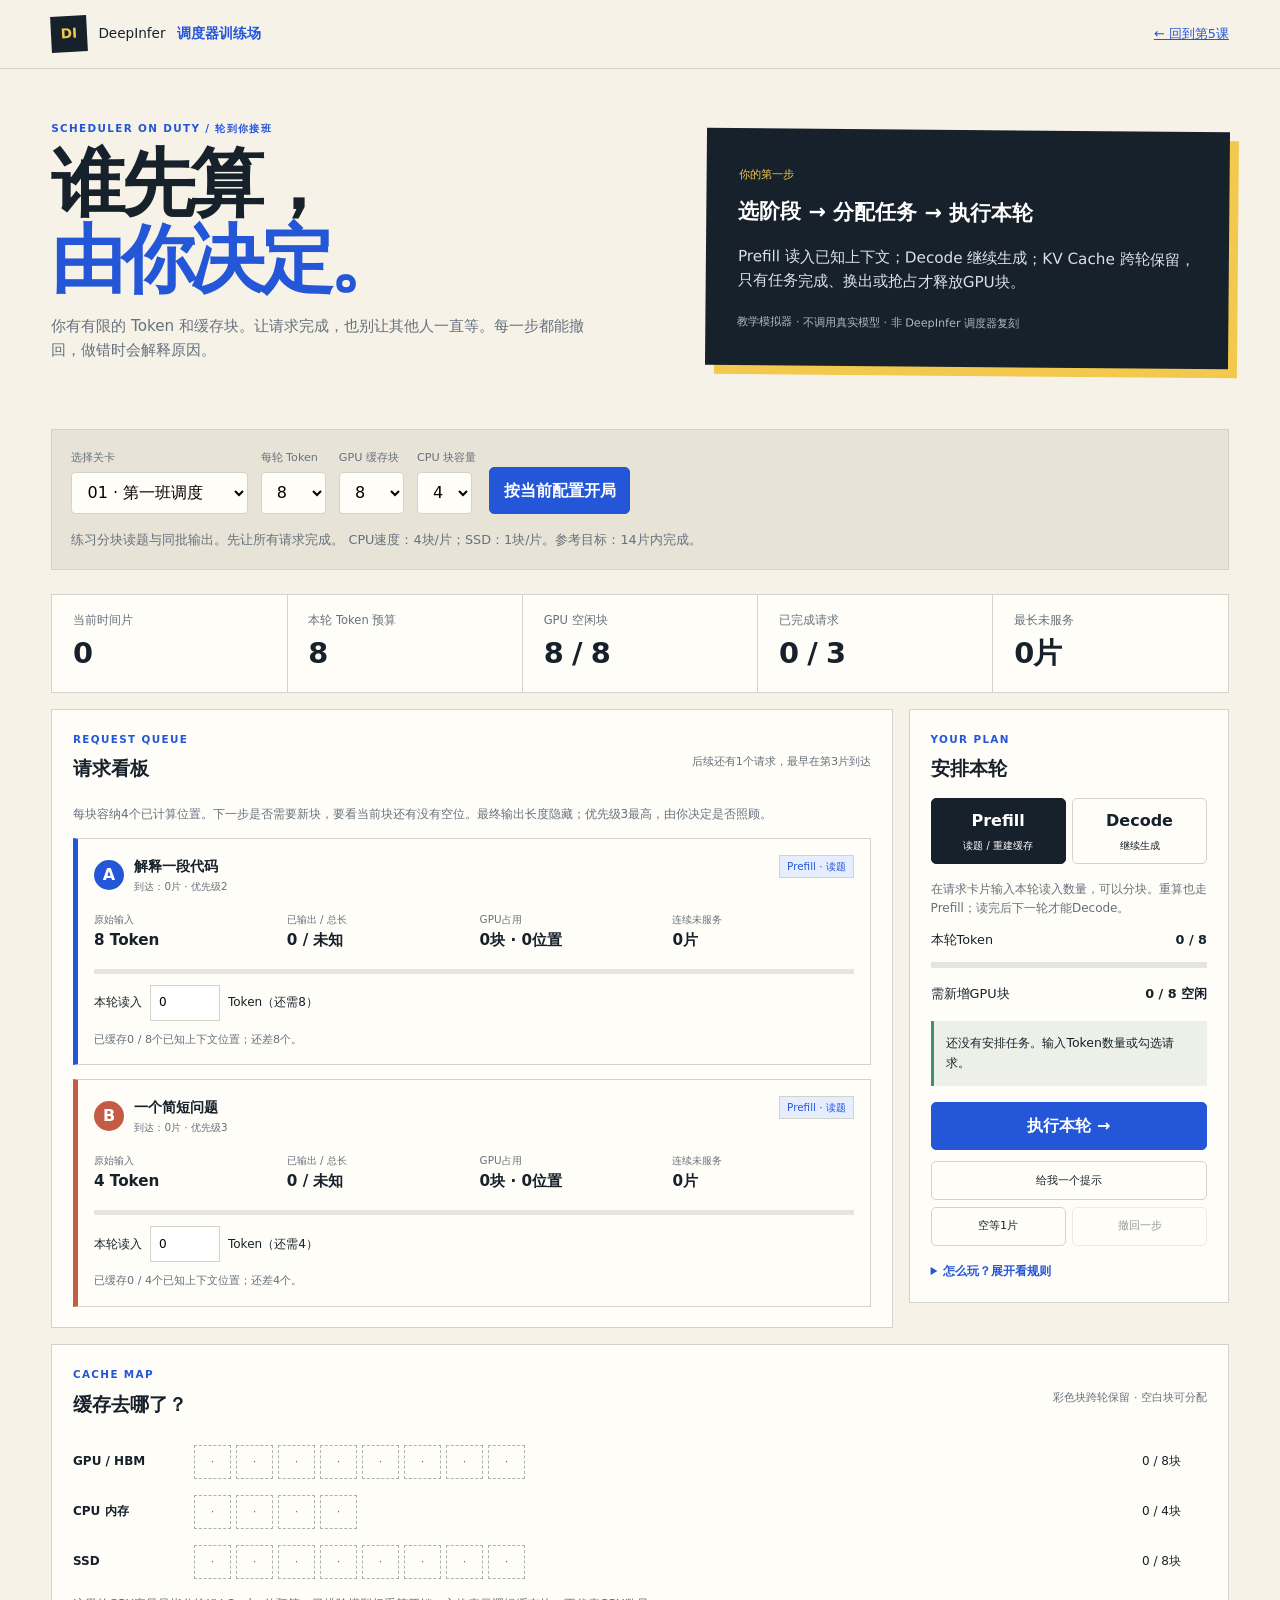
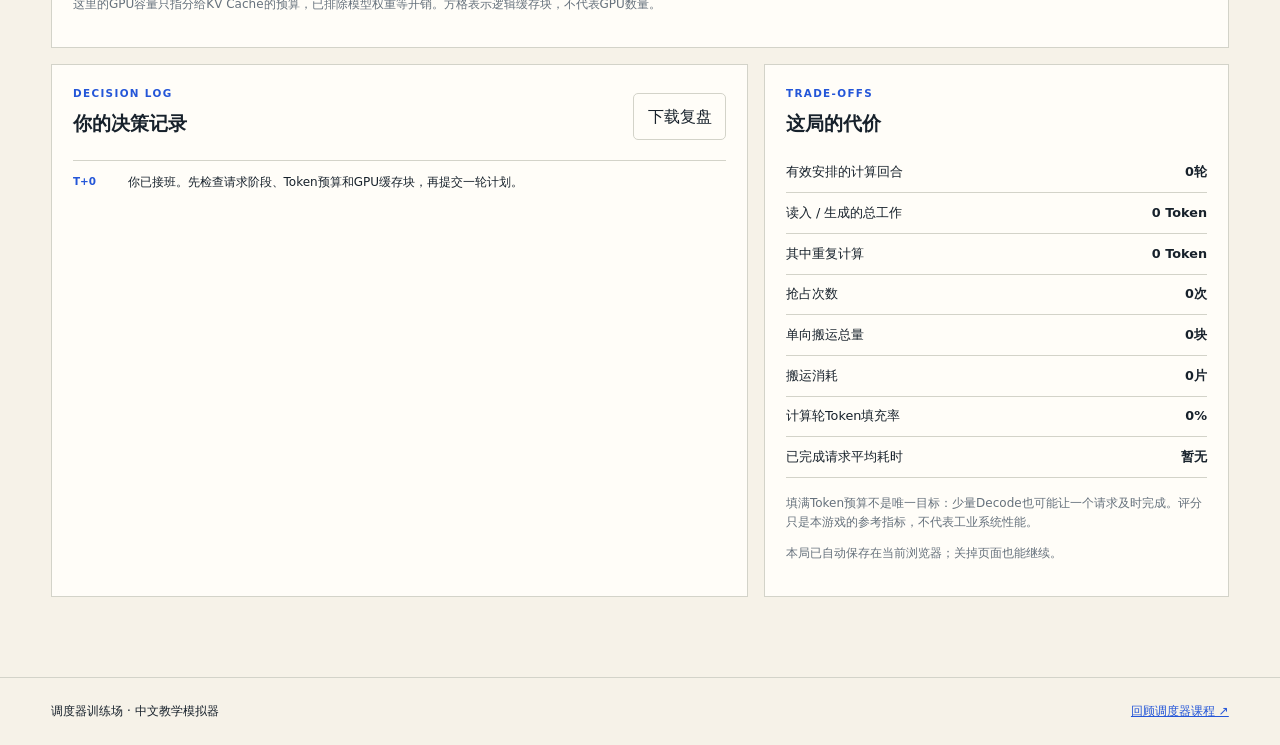
==== game.html @ c70fb836 "Add interactive scheduler training game with cache budgets and offloading" ====
<!doctype html>
<html lang="zh-CN">
<head>
  <meta charset="utf-8" />
  <meta name="viewport" content="width=device-width, initial-scale=1" />
  <meta name="theme-color" content="#17212b" />
  <meta name="description" content="你来当大模型调度器：分配Token、管理KV缓存块，选择Prefill、Decode、抢占重算或CPU/SSD卸载。" />
  <title>调度器训练场 · DeepInfer 从零到一</title>
  <link rel="stylesheet" href="./game.css?v=1" />
</head>
<body>
  <a class="skip" href="#board">跳到调度台</a>
  <header><a class="brand" href="./index.html#lesson-5"><span class="logo">DI</span> DeepInfer <b>调度器训练场</b></a><a class="back" href="./index.html#lesson-5">← 回到第5课</a></header>
  <main>
    <section class="intro"><div><p class="eyebrow">SCHEDULER ON DUTY / 轮到你接班</p><h1>谁先算，<br /><em>由你决定。</em></h1><p>你有有限的 Token 和缓存块。让请求完成，也别让其他人一直等。每一步都能撤回，做错时会解释原因。</p></div><div class="intro-note"><span>你的第一步</span><strong>选阶段 → 分配任务 → 执行本轮</strong><p>Prefill 读入已知上下文；Decode 继续生成；KV Cache 跨轮保留，只有任务完成、换出或抢占才释放GPU块。</p><small>教学模拟器 · 不调用真实模型 · 非 DeepInfer 调度器复刻</small></div></section>

    <section class="setup" aria-label="关卡和资源设置"><div><label for="level">选择关卡</label><select id="level"><option value="start">01 · 第一班调度</option><option value="pressure">02 · 显存告急</option><option value="storage">03 · 搬运还是重算</option></select></div><div><label for="tokenConfig">每轮 Token</label><select id="tokenConfig"><option>4</option><option>6</option><option selected>8</option><option>12</option><option>16</option></select></div><div><label for="blockConfig">GPU 缓存块</label><select id="blockConfig"><option>4</option><option>5</option><option>6</option><option selected>8</option><option>10</option><option>12</option></select></div><div><label for="cpuConfig">CPU 块容量</label><select id="cpuConfig"><option>0</option><option>2</option><option>3</option><option selected>4</option><option>8</option></select></div><button id="newGame" class="primary">按当前配置开局</button><p id="levelDescription"></p></section>

    <section id="board" class="dashboard" aria-label="调度工作台">
      <div class="metrics"><div><span>当前时间片</span><strong id="timeMetric">0</strong></div><div><span>本轮 Token 预算</span><strong id="tokenMetric">8</strong></div><div><span>GPU 空闲块</span><strong id="freeMetric">8 / 8</strong></div><div><span>已完成请求</span><strong id="doneMetric">0 / 3</strong></div><div><span>最长未服务</span><strong id="waitMetric">0 片</strong></div></div>
      <div class="workspace"><div class="requests-panel"><div class="panel-title"><div><p class="eyebrow">REQUEST QUEUE</p><h2>请求看板</h2></div><span id="arrivalInfo"></span></div><p class="small">每块容纳4个已计算位置。下一步是否需要新块，要看当前块还有没有空位。最终输出长度隐藏；优先级3最高，由你决定是否照顾。</p><div id="requests"></div></div>
      <aside class="control-panel"><p class="eyebrow">YOUR PLAN</p><h2>安排本轮</h2><div class="phase-switch" role="group" aria-label="选择计算阶段"><button id="choosePrefill" aria-pressed="true">Prefill<span>读题 / 重建缓存</span></button><button id="chooseDecode" aria-pressed="false">Decode<span>继续生成</span></button></div><p id="phaseHelp" class="small"></p><div id="planMeter"></div><div id="planStatus" role="status" aria-live="polite">选择请求后查看资源检查。</div><button id="execute" class="primary execute">执行本轮 →</button><div class="secondary-controls"><button id="hint">给我一个提示</button><button id="idle">空等1片</button><button id="undo">撤回一步</button></div><div id="feedback" aria-live="polite"></div><details><summary>怎么玩？展开看规则</summary><ol><li>Prefill可以给一个或多个请求分块读题，合计不能超过Token预算。</li><li>Decode每个选中的请求生成1个Token。同一轮可选多个，不能混入Prefill。</li><li>本例按实际已计算长度逐步分配块，块数=长度÷4后向上取整；与真实框架的预留策略可能不同。</li><li>抢占保留Token、清空缓存，之后要重新Prefill。释放立即生效；重建会消耗未来预算。</li><li>CPU/SSD换出保留缓存。CPU每片搬运的块数按关卡设定，SSD为1块/片。为方便手算，搬运期间暂停本工作台计算，未模拟异步重叠。</li><li>未完成请求的缓存完整保存；恢复时GPU必须能接住全部块。SSD容量固定8块。</li><li>Prefill本身不产出首Token；Decode时生成的下一个位置立即计入缓存。这是统一教学记账方式。</li><li>你可以自由选择先服务谁，游戏不强制FCFS，也不套用DeepInfer的抢占排序。优先级和等待时间供你权衡。</li><li>换出后再取回不会刷新服务时间。时间片是教学单位，不对应真实毫秒。</li></ol></details></aside></div>

      <section class="memory-panel"><div class="panel-title"><div><p class="eyebrow">CACHE MAP</p><h2>缓存去哪了？</h2></div><span>彩色块跨轮保留 · 空白块可分配</span></div><div class="memory-row"><b>GPU / HBM</b><div id="gpuMap" class="block-map"></div><span id="gpuUsage"></span></div><div class="memory-row"><b>CPU 内存</b><div id="cpuMap" class="block-map"></div><span id="cpuUsage"></span></div><div class="memory-row"><b>SSD</b><div id="ssdMap" class="block-map"></div><span id="ssdUsage"></span></div><p class="small">这里的GPU容量只指分给KV Cache的预算，已排除模型权重等开销。方格表示逻辑缓存块，不代表GPU数量。</p></section>
      <section id="completion" class="completion" hidden></section>
      <div class="bottom-grid"><section class="log-panel"><div class="panel-title"><div><p class="eyebrow">DECISION LOG</p><h2>你的决策记录</h2></div><button id="exportLog">下载复盘</button></div><ol id="log"></ol></section><section class="review-panel"><p class="eyebrow">TRADE-OFFS</p><h2>这局的代价</h2><dl id="costs"></dl><p class="small">填满Token预算不是唯一目标：少量Decode也可能让一个请求及时完成。评分只是本游戏的参考指标，不代表工业系统性能。</p><p class="small" id="saveStatus">进度保存在当前浏览器。</p></section></div>
    </section>
  </main><footer>调度器训练场 · 中文教学模拟器 <a href="./index.html#lesson-5">回顾调度器课程 ↗</a></footer>
  <script src="./game-engine.js?v=1"></script><script src="./game.js?v=1"></script>
</body>
</html>
---- game.css ----
:root{--paper:#f6f2e8;--ink:#17212b;--blue:#2456d8;--coral:#ec705c;--yellow:#f2c94c;--green:#419169;--muted:#66717c;--line:#d3d3c9;--white:#fffdf8;font-family:system-ui,"Microsoft YaHei",sans-serif;color:var(--ink);background:var(--paper);line-height:1.6}*{box-sizing:border-box}body{margin:0}button,input,select{font:inherit}button,a,summary{touch-action:manipulation}button{cursor:pointer;border:1px solid var(--line);background:var(--white);color:var(--ink);padding:.6rem .85rem;border-radius:5px}button:hover{border-color:var(--blue);color:var(--blue)}button:disabled{opacity:.45;cursor:not-allowed}a{color:var(--blue)}button:focus-visible,a:focus-visible,input:focus-visible,select:focus-visible,summary:focus-visible{outline:3px solid var(--coral);outline-offset:3px}header{display:flex;justify-content:space-between;align-items:center;padding:1rem max(4vw,20px);border-bottom:1px solid var(--line);gap:1rem}.brand{display:flex;align-items:center;gap:.7rem;color:var(--ink);text-decoration:none;font-size:.85rem}.brand b{color:var(--blue)}.logo{display:grid;place-items:center;width:36px;height:36px;background:var(--ink);color:var(--yellow);font-weight:800;transform:rotate(-3deg)}.back{font-size:.8rem}.skip{position:absolute;top:-60px;left:10px}.skip:focus{top:10px;background:white;padding:10px;z-index:10}main{max-width:1440px;margin:auto;padding:0 max(4vw,20px) 5rem}.intro{display:grid;grid-template-columns:1.1fr 1fr;gap:5rem;align-items:center;padding:3.2rem 0}.eyebrow{color:var(--blue);font-size:.65rem;letter-spacing:.13em;font-weight:750;margin:0 0 .6rem}h1{font-size:clamp(3rem,5.8vw,5.5rem);line-height:1.02;letter-spacing:-.06em;margin:.5rem 0 1rem}h1 em{color:var(--blue);font-style:normal}.intro>div>p:not(.eyebrow){max-width:560px;color:var(--muted);font-size:.95rem}.intro-note{background:var(--ink);color:white;padding:2rem;box-shadow:9px 9px 0 var(--yellow);transform:rotate(.5deg)}.intro-note>span{font-size:.7rem;color:var(--yellow)}.intro-note>strong{display:block;font-size:1.3rem;margin:.6rem 0}.intro-note p{color:#dce1e5!important}.intro-note small{font-size:.7rem;color:#aeb9c2}.setup{display:flex;gap:.8rem;align-items:end;flex-wrap:wrap;background:#e7e3d7;border:1px solid var(--line);padding:1.2rem;margin-bottom:1.5rem}.setup label{display:block;font-size:.7rem;color:var(--muted);margin-bottom:.3rem}.setup select{min-height:42px;border:1px solid var(--line);border-radius:4px;background:var(--white);padding:.4rem .7rem}.setup>p{width:100%;font-size:.8rem;margin:.2rem 0 0;color:var(--muted)}.primary{background:var(--blue);border-color:var(--blue);color:white;font-weight:700}.primary:hover{background:#173aa2;color:white}.metrics{display:grid;grid-template-columns:repeat(5,1fr);gap:1px;border:1px solid var(--line);background:var(--line)}.metrics>div{background:var(--white);padding:1rem 1.3rem}.metrics span{display:block;font-size:.72rem;color:var(--muted)}.metrics strong{display:block;font-size:1.8rem;letter-spacing:-.03em;font-variant-numeric:tabular-nums}.workspace{display:grid;grid-template-columns:minmax(0,1fr) 320px;gap:1rem;margin-top:1rem}.requests-panel,.control-panel,.memory-panel,.log-panel,.review-panel{border:1px solid var(--line);padding:1.3rem;background:var(--white);min-width:0}.panel-title{display:flex;align-items:center;justify-content:space-between;gap:.8rem}.panel-title>span{font-size:.7rem;color:var(--muted)}h2{font-size:1.2rem;line-height:1.3;margin:0 0 .7rem}p.small,.small{font-size:.75rem;color:var(--muted)}.control-panel{align-self:start;position:sticky;top:1rem}.phase-switch{display:grid;grid-template-columns:1fr 1fr;gap:.4rem;margin:1rem 0}.phase-switch button{font-weight:750}.phase-switch button span{display:block;font-size:.6rem;font-weight:400;margin-top:.25rem}.phase-switch button[aria-pressed=true]{background:var(--ink);color:white;border-color:var(--ink)}.request-card{padding:1rem;border:1px solid var(--line);border-left:5px solid var(--request-color);margin-top:.85rem;--request-color:var(--blue)}.request-head{display:flex;align-items:start;justify-content:space-between;gap:1rem}.request-heading{display:flex;align-items:center;gap:.65rem}.request-id{display:grid;place-items:center;background:var(--request-color);color:white;width:30px;height:30px;border-radius:50%;font-weight:800}.request-title{font-weight:750;font-size:.9rem}.request-subtitle{font-size:.65rem;color:var(--muted)}.badge{font-size:.65rem;border:1px solid var(--line);padding:.15rem .45rem;white-space:nowrap}.badge.prefill{color:var(--blue);background:#e5edff}.badge.decode{color:#286b45;background:#e4f3e9}.badge.stored{color:#946c05;background:#fff3c7}.request-stats{display:grid;grid-template-columns:repeat(4,1fr);gap:.7rem;margin:1rem 0}.request-stats span{display:block;font-size:.65rem;color:var(--muted)}.request-stats strong{font-size:.95rem}.request-progress{height:5px;background:#e5e5db;margin:.7rem 0}.request-progress i{display:block;height:100%;background:var(--request-color)}.request-actions{display:flex;align-items:center;gap:.45rem;flex-wrap:wrap}.request-actions label{display:flex;align-items:center;gap:.5rem;font-size:.75rem}.request-actions input[type=number]{width:70px;min-height:36px;border:1px solid var(--line);padding:.3rem .5rem}.request-actions input[type=checkbox]{width:18px;height:18px;accent-color:var(--blue)}.request-actions button{font-size:.65rem;padding:.35rem .5rem}.request-note{font-size:.7rem;color:var(--muted);margin:.6rem 0 0}.request-card.done{background:#f2f6ef}.plan-meter-row{display:flex;justify-content:space-between;font-size:.8rem;margin:.7rem 0}.meter{height:6px;background:#e4e6dd;margin:.4rem 0 1rem}.meter>span{display:block;height:100%;background:var(--blue);max-width:100%}.meter.over>span{background:#c74035}#planStatus{font-size:.78rem;padding:.8rem;background:#edf0e8;border-left:3px solid var(--green);margin:1rem 0}#planStatus.invalid{background:#fff0eb;border-color:var(--coral)}.execute{width:100%;min-height:48px}.secondary-controls{display:grid;grid-template-columns:1fr 1fr;gap:.4rem;margin-top:.7rem}.secondary-controls button{font-size:.7rem}.secondary-controls button:first-child{grid-column:1/-1}#feedback:not(:empty){font-size:.78rem;padding:.85rem;background:#fff4c8;margin-top:1rem}#feedback.error{background:#ffe5df}details{margin-top:1rem;font-size:.75rem}summary{cursor:pointer;color:var(--blue);font-weight:700}details ol{padding-left:1.2rem}details li{margin:.6rem 0}.memory-panel{margin-top:1rem}.memory-row{display:grid;grid-template-columns:105px 1fr 65px;gap:1rem;align-items:center;margin:1rem 0}.memory-row>b{font-size:.75rem}.memory-row>span{font-size:.75rem;font-variant-numeric:tabular-nums}.block-map{display:flex;flex-wrap:wrap;gap:5px;min-height:34px}.block{display:grid;place-items:center;width:37px;height:34px;border:1px dashed #acb3af;color:var(--muted);font-size:.7rem}.block.occupied{background:var(--request-color);color:white;border-style:solid;border-color:var(--request-color)}.block.disabled{width:auto;padding:0 .5rem;background:#eee}.bottom-grid{display:grid;grid-template-columns:1.5fr 1fr;gap:1rem;margin-top:1rem}#log{max-height:350px;overflow-y:auto;padding-left:0;list-style:none;font-size:.75rem}#log li{display:grid;grid-template-columns:45px 1fr;gap:.6rem;padding:.75rem 0;border-top:1px solid var(--line)}#log li>b{color:var(--blue);font-size:.65rem}#costs{margin:1rem 0}#costs>div{display:flex;justify-content:space-between;gap:1rem;padding:.6rem 0;border-bottom:1px solid var(--line);font-size:.8rem}#costs dd{margin:0;font-weight:700}.completion{margin-top:1rem;padding:2rem;background:var(--ink);color:white;border-bottom:6px solid var(--yellow)}.completion h2{font-size:1.6rem}.completion p{color:#dce1e5}.completion strong{color:var(--yellow)}.completion button{margin-top:.6rem}footer{max-width:1440px;margin:auto;padding:1.5rem max(4vw,20px);border-top:1px solid var(--line);font-size:.75rem;display:flex;justify-content:space-between;gap:1rem}[hidden]{display:none!important}#board{scroll-margin-top:20px}@media(max-width:1050px){.intro{gap:2rem}.workspace{grid-template-columns:minmax(0,1fr) 285px}.metrics>div{padding:.8rem}.metrics strong{font-size:1.5rem}.request-stats{grid-template-columns:1fr 1fr}}@media(max-width:780px){.intro{grid-template-columns:1fr;padding:2rem 0}.intro-note{padding:1.4rem}.workspace,.bottom-grid{grid-template-columns:1fr}.control-panel{position:static;grid-row:1}.metrics{grid-template-columns:repeat(3,1fr)}.metrics>div{min-height:85px}.setup>div{flex:1;min-width:120px}.setup select{width:100%}.setup>.primary{width:100%}.memory-row{grid-template-columns:80px 1fr;gap:.5rem}.memory-row>span{grid-column:2}.request-stats{grid-template-columns:repeat(4,1fr)}.brand{font-size:.7rem}.back{font-size:.7rem}.request-actions label{width:100%;margin-bottom:.4rem}.panel-title{align-items:start}.panel-title>span{text-align:right;max-width:160px}.block{width:31px;height:30px}}@media(max-width:430px){.request-stats{grid-template-columns:1fr 1fr}.metrics{grid-template-columns:1fr 1fr}.request-head{gap:.5rem}header{align-items:start}.brand{max-width:225px;flex-wrap:wrap}.panel-title>span{max-width:110px}h1{font-size:3.3rem}}@media(prefers-reduced-motion:reduce){*{scroll-behavior:auto!important}}
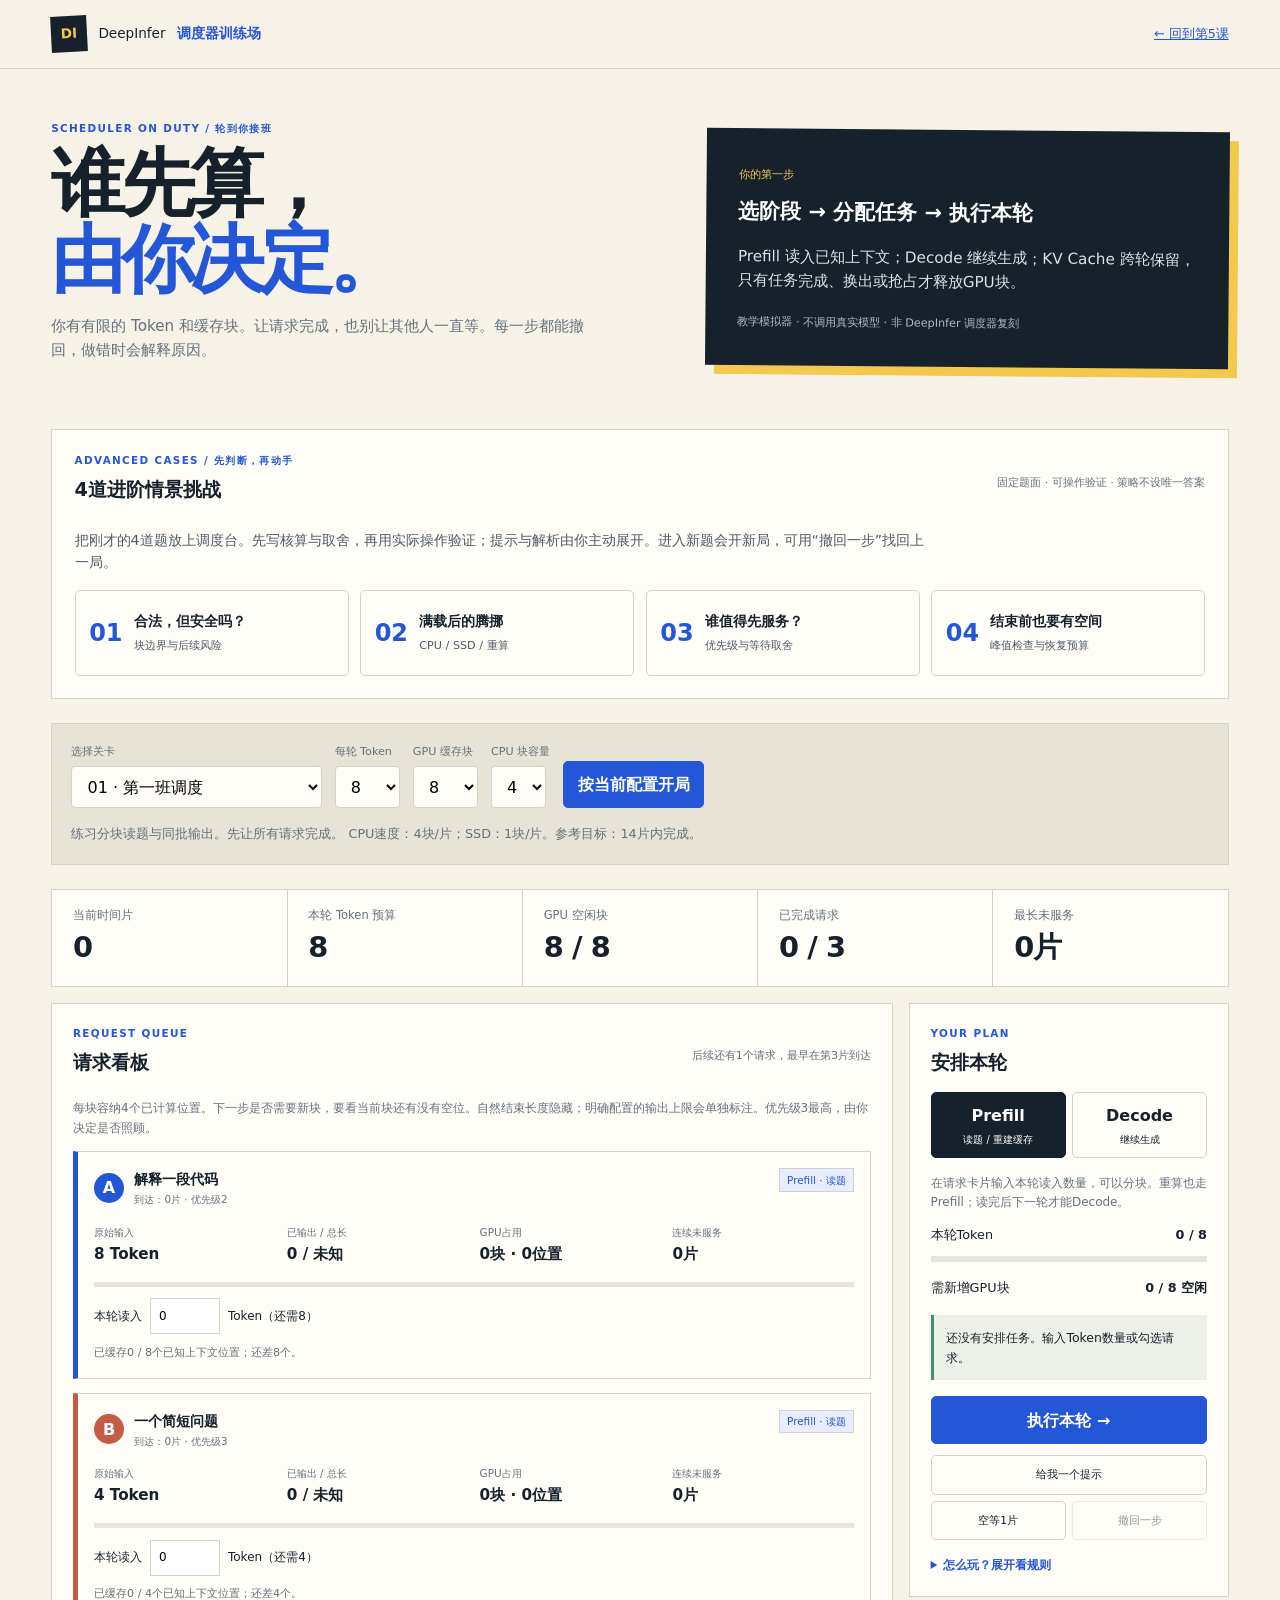
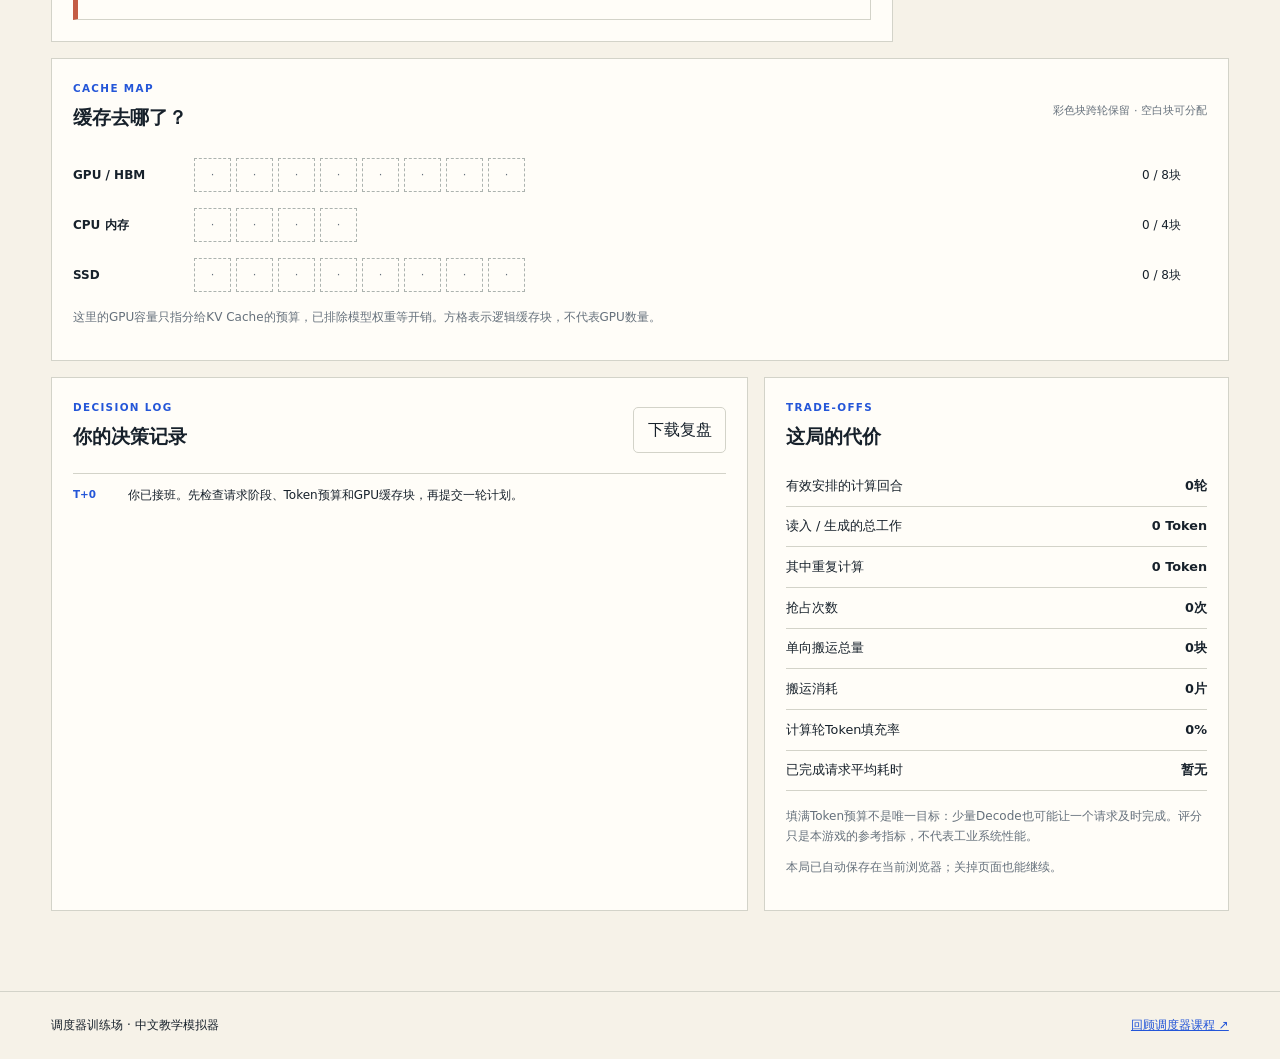
==== commit e3c2ec02: "Add four interactive advanced scheduler scenarios and judgment feedback" ====
--- a/game.html
+++ b/game.html
@@ -6,7 +6,8 @@
   <meta name="theme-color" content="#17212b" />
   <meta name="description" content="你来当大模型调度器：分配Token、管理KV缓存块，选择Prefill、Decode、抢占重算或CPU/SSD卸载。" />
   <title>调度器训练场 · DeepInfer 从零到一</title>
-  <link rel="stylesheet" href="./game.css?v=1" />
+  <link rel="stylesheet" href="./game.css?v=2" />
+  <link rel="stylesheet" href="./game-challenges.css?v=2" />
 </head>
 <body>
   <a class="skip" href="#board">跳到调度台</a>
@@ -14,18 +15,22 @@
   <main>
     <section class="intro"><div><p class="eyebrow">SCHEDULER ON DUTY / 轮到你接班</p><h1>谁先算，<br /><em>由你决定。</em></h1><p>你有有限的 Token 和缓存块。让请求完成，也别让其他人一直等。每一步都能撤回，做错时会解释原因。</p></div><div class="intro-note"><span>你的第一步</span><strong>选阶段 → 分配任务 → 执行本轮</strong><p>Prefill 读入已知上下文；Decode 继续生成；KV Cache 跨轮保留，只有任务完成、换出或抢占才释放GPU块。</p><small>教学模拟器 · 不调用真实模型 · 非 DeepInfer 调度器复刻</small></div></section>
 
-    <section class="setup" aria-label="关卡和资源设置"><div><label for="level">选择关卡</label><select id="level"><option value="start">01 · 第一班调度</option><option value="pressure">02 · 显存告急</option><option value="storage">03 · 搬运还是重算</option></select></div><div><label for="tokenConfig">每轮 Token</label><select id="tokenConfig"><option>4</option><option>6</option><option selected>8</option><option>12</option><option>16</option></select></div><div><label for="blockConfig">GPU 缓存块</label><select id="blockConfig"><option>4</option><option>5</option><option>6</option><option selected>8</option><option>10</option><option>12</option></select></div><div><label for="cpuConfig">CPU 块容量</label><select id="cpuConfig"><option>0</option><option>2</option><option>3</option><option selected>4</option><option>8</option></select></div><button id="newGame" class="primary">按当前配置开局</button><p id="levelDescription"></p></section>
+    <section id="challenges" class="challenge-entry" aria-labelledby="challengeEntryTitle"><div class="panel-title"><div><p class="eyebrow">ADVANCED CASES / 先判断，再动手</p><h2 id="challengeEntryTitle">4道进阶情景挑战</h2></div><span>固定题面 · 可操作验证 · 策略不设唯一答案</span></div><p>把刚才的4道题放上调度台。先写核算与取舍，再用实际操作验证；提示与解析由你主动展开。进入新题会开新局，可用“撤回一步”找回上一局。</p><div class="challenge-launchers"><button data-challenge="challenge1"><b>01</b><span>合法，但安全吗？<small>块边界与后续风险</small></span></button><button data-challenge="challenge2"><b>02</b><span>满载后的腾挪<small>CPU / SSD / 重算</small></span></button><button data-challenge="challenge3"><b>03</b><span>谁值得先服务？<small>优先级与等待取舍</small></span></button><button data-challenge="challenge4"><b>04</b><span>结束前也要有空间<small>峰值检查与恢复预算</small></span></button></div></section>
+
+    <section class="setup" aria-label="关卡和资源设置"><div><label for="level">选择关卡</label><select id="level"><optgroup label="自由训练 · 可自定义预算"><option value="start">01 · 第一班调度</option><option value="pressure">02 · 显存告急</option><option value="storage">03 · 搬运还是重算</option></optgroup><optgroup label="进阶情景 · 固定题目条件"><option value="challenge1">进阶1 · 合法，但安全吗？</option><option value="challenge2">进阶2 · 满载后的腾挪</option><option value="challenge3">进阶3 · 谁值得先服务？</option><option value="challenge4">进阶4 · 结束前也要有空间</option></optgroup></select></div><div><label for="tokenConfig">每轮 Token</label><select id="tokenConfig"><option>4</option><option>6</option><option selected>8</option><option>12</option><option>16</option></select></div><div><label for="blockConfig">GPU 缓存块</label><select id="blockConfig"><option>4</option><option>5</option><option>6</option><option selected>8</option><option>10</option><option>12</option></select></div><div><label for="cpuConfig">CPU 块容量</label><select id="cpuConfig"><option>0</option><option>2</option><option>3</option><option selected>4</option><option>8</option></select></div><button id="newGame" class="primary">按当前配置开局</button><p id="levelDescription"></p></section>
+
+    <section id="challengePanel" class="challenge-panel" aria-label="情景题面与判断" hidden></section>
 
     <section id="board" class="dashboard" aria-label="调度工作台">
       <div class="metrics"><div><span>当前时间片</span><strong id="timeMetric">0</strong></div><div><span>本轮 Token 预算</span><strong id="tokenMetric">8</strong></div><div><span>GPU 空闲块</span><strong id="freeMetric">8 / 8</strong></div><div><span>已完成请求</span><strong id="doneMetric">0 / 3</strong></div><div><span>最长未服务</span><strong id="waitMetric">0 片</strong></div></div>
-      <div class="workspace"><div class="requests-panel"><div class="panel-title"><div><p class="eyebrow">REQUEST QUEUE</p><h2>请求看板</h2></div><span id="arrivalInfo"></span></div><p class="small">每块容纳4个已计算位置。下一步是否需要新块，要看当前块还有没有空位。最终输出长度隐藏；优先级3最高，由你决定是否照顾。</p><div id="requests"></div></div>
-      <aside class="control-panel"><p class="eyebrow">YOUR PLAN</p><h2>安排本轮</h2><div class="phase-switch" role="group" aria-label="选择计算阶段"><button id="choosePrefill" aria-pressed="true">Prefill<span>读题 / 重建缓存</span></button><button id="chooseDecode" aria-pressed="false">Decode<span>继续生成</span></button></div><p id="phaseHelp" class="small"></p><div id="planMeter"></div><div id="planStatus" role="status" aria-live="polite">选择请求后查看资源检查。</div><button id="execute" class="primary execute">执行本轮 →</button><div class="secondary-controls"><button id="hint">给我一个提示</button><button id="idle">空等1片</button><button id="undo">撤回一步</button></div><div id="feedback" aria-live="polite"></div><details><summary>怎么玩？展开看规则</summary><ol><li>Prefill可以给一个或多个请求分块读题，合计不能超过Token预算。</li><li>Decode每个选中的请求生成1个Token。同一轮可选多个，不能混入Prefill。</li><li>本例按实际已计算长度逐步分配块，块数=长度÷4后向上取整；与真实框架的预留策略可能不同。</li><li>抢占保留Token、清空缓存，之后要重新Prefill。释放立即生效；重建会消耗未来预算。</li><li>CPU/SSD换出保留缓存。CPU每片搬运的块数按关卡设定，SSD为1块/片。为方便手算，搬运期间暂停本工作台计算，未模拟异步重叠。</li><li>未完成请求的缓存完整保存；恢复时GPU必须能接住全部块。SSD容量固定8块。</li><li>Prefill本身不产出首Token；Decode时生成的下一个位置立即计入缓存。这是统一教学记账方式。</li><li>你可以自由选择先服务谁，游戏不强制FCFS，也不套用DeepInfer的抢占排序。优先级和等待时间供你权衡。</li><li>换出后再取回不会刷新服务时间。时间片是教学单位，不对应真实毫秒。</li></ol></details></aside></div>
+      <div class="workspace"><div class="requests-panel"><div class="panel-title"><div><p class="eyebrow">REQUEST QUEUE</p><h2>请求看板</h2></div><span id="arrivalInfo"></span></div><p class="small">每块容纳4个已计算位置。下一步是否需要新块，要看当前块还有没有空位。自然结束长度隐藏；明确配置的输出上限会单独标注。优先级3最高，由你决定是否照顾。</p><div id="requests"></div></div>
+      <aside class="control-panel"><p class="eyebrow">YOUR PLAN</p><h2>安排本轮</h2><div class="phase-switch" role="group" aria-label="选择计算阶段"><button id="choosePrefill" aria-pressed="true">Prefill<span>读题 / 重建缓存</span></button><button id="chooseDecode" aria-pressed="false">Decode<span>继续生成</span></button></div><p id="phaseHelp" class="small"></p><div id="planMeter"></div><div id="planStatus" role="status" aria-live="polite">选择请求后查看资源检查。</div><button id="execute" class="primary execute">执行本轮 →</button><div class="secondary-controls"><button id="hint">给我一个提示</button><button id="idle">空等1片</button><button id="undo">撤回一步</button></div><div id="feedback" aria-live="polite"></div><details><summary>怎么玩？展开看规则</summary><ol><li>Prefill可以给一个或多个请求分块读题，合计不能超过Token预算。</li><li>Decode每个选中的请求生成1个Token。同一轮可选多个，不能混入Prefill。</li><li>本例按实际已计算长度逐步分配块，块数=长度÷4后向上取整；与真实框架的预留策略可能不同。</li><li>抢占保留Token、清空缓存，之后要重新Prefill。释放立即生效；重建会消耗未来预算。</li><li>CPU/SSD换出保留缓存。CPU每片搬运的块数按关卡设定，SSD为1块/片。为方便手算，搬运期间暂停本工作台计算，未模拟异步重叠。</li><li>未完成请求的缓存完整保存；恢复时GPU必须能接住全部块。存储容量以本关缓存图为准；普通关卡SSD为8块，部分情景题禁用存储。</li><li>Prefill本身不产出首Token；Decode时生成的下一个位置立即计入缓存。这是统一教学记账方式。</li><li>你可以自由选择先服务谁，游戏不强制FCFS，也不套用DeepInfer的抢占排序。优先级和等待时间供你权衡。</li><li>换出后再取回不会刷新服务时间。时间片是教学单位，不对应真实毫秒。</li></ol></details></aside></div>
 
       <section class="memory-panel"><div class="panel-title"><div><p class="eyebrow">CACHE MAP</p><h2>缓存去哪了？</h2></div><span>彩色块跨轮保留 · 空白块可分配</span></div><div class="memory-row"><b>GPU / HBM</b><div id="gpuMap" class="block-map"></div><span id="gpuUsage"></span></div><div class="memory-row"><b>CPU 内存</b><div id="cpuMap" class="block-map"></div><span id="cpuUsage"></span></div><div class="memory-row"><b>SSD</b><div id="ssdMap" class="block-map"></div><span id="ssdUsage"></span></div><p class="small">这里的GPU容量只指分给KV Cache的预算，已排除模型权重等开销。方格表示逻辑缓存块，不代表GPU数量。</p></section>
       <section id="completion" class="completion" hidden></section>
       <div class="bottom-grid"><section class="log-panel"><div class="panel-title"><div><p class="eyebrow">DECISION LOG</p><h2>你的决策记录</h2></div><button id="exportLog">下载复盘</button></div><ol id="log"></ol></section><section class="review-panel"><p class="eyebrow">TRADE-OFFS</p><h2>这局的代价</h2><dl id="costs"></dl><p class="small">填满Token预算不是唯一目标：少量Decode也可能让一个请求及时完成。评分只是本游戏的参考指标，不代表工业系统性能。</p><p class="small" id="saveStatus">进度保存在当前浏览器。</p></section></div>
     </section>
   </main><footer>调度器训练场 · 中文教学模拟器 <a href="./index.html#lesson-5">回顾调度器课程 ↗</a></footer>
-  <script src="./game-engine.js?v=1"></script><script src="./game.js?v=1"></script>
+  <script src="./game-engine.js?v=2"></script><script src="./game-challenges.js?v=2"></script><script src="./game.js?v=2"></script>
 </body>
 </html>
--- a/game-challenges.css
+++ b/game-challenges.css
@@ -0,0 +1,49 @@
+.challenge-entry,.challenge-panel{border:1px solid var(--line);background:var(--white);padding:1.4rem;margin-bottom:1.5rem}
+.challenge-entry>p{color:#4e5a65;font-size:.88rem;max-width:850px}
+.challenge-launchers{display:grid;grid-template-columns:repeat(4,minmax(0,1fr));gap:.7rem;margin-top:1rem}
+.challenge-launchers button{display:flex;align-items:center;gap:.7rem;text-align:left;min-height:86px}
+.challenge-launchers button>b{font-size:1.5rem;color:var(--blue);font-variant-numeric:tabular-nums}
+.challenge-launchers button>span{font-size:.85rem;font-weight:700}
+.challenge-launchers small{display:block;font-size:.7rem;font-weight:400;color:#4e5a65;margin-top:.3rem}
+.challenge-panel{border-top:5px solid var(--blue);scroll-margin-top:16px}
+.challenge-panel>.panel-title h2{font-size:1.6rem}
+.challenge-panel>.panel-title>span{color:var(--blue);max-width:260px}
+.case-columns{display:grid;grid-template-columns:1fr 1fr;gap:2.2rem;margin-top:1.5rem}
+.case-columns>div{min-width:0}
+.case-columns h3,.case-review h3{font-size:1rem;margin:1.1rem 0 .6rem}
+.case-columns ul,.case-columns ol,.case-hints,.case-review ul{padding-left:1.25rem;margin:.5rem 0}
+.case-columns li,.case-review li,.case-hints li{margin:.7rem 0;line-height:1.75}
+.case-board-link{display:inline-block;padding:.65rem 0;font-weight:700;min-height:44px}
+#judgmentForm{padding:1.1rem;background:#f0eee5;border:1px solid var(--line)}
+#judgmentForm fieldset{border:0;padding:0;margin:0 0 1.2rem;min-width:0}
+#judgmentForm legend{font-size:1rem;font-weight:750;margin-bottom:.8rem}
+.answer-grid{display:grid;grid-template-columns:1fr 1fr;gap:.9rem}
+#judgmentForm label{display:block;font-size:.85rem;font-weight:600;margin-bottom:.3rem}
+#judgmentForm input,#judgmentForm select,#judgmentForm textarea{font:inherit;color:var(--ink);background:var(--white);border:1px solid #969e9e;border-radius:4px;width:100%;min-width:0;min-height:44px;padding:.55rem .65rem}
+.answer-grid input,.answer-grid select{display:block;margin-top:.35rem}
+#strategyGoal{margin-bottom:1rem}
+#strategyNote{resize:vertical}
+#judgmentForm .small{font-size:.8rem;color:#4e5a65}
+#judgmentForm button{min-height:44px}
+.judgment-result{font-size:.87rem;margin-top:1rem;color:#43505a;overflow-wrap:anywhere}
+.judgment-result ul{list-style:none;padding-left:0}
+.judgment-result li{padding:.8rem;border:1px solid var(--line);border-left-width:4px;background:#f7f6f0}
+.judgment-result li b,.judgment-result li span{display:block}
+.judgment-result li span{margin-top:.35rem}
+.judgment-result li.check-correct{border-left-color:#28724b}
+.judgment-result li.check-wrong{border-left-color:#b24732}
+.case-tools{display:flex;flex-wrap:wrap;gap:.6rem;border-top:1px solid var(--line);padding-top:1.2rem;margin-top:1.4rem}
+.case-tools button{min-height:44px;font-size:.85rem}
+.case-hints:not(:empty){padding:1rem 1rem 1rem 2rem;background:#fff3c7}
+.case-review{margin-top:1rem;padding:1rem;background:#edf1e9;border-left:3px solid var(--green);font-size:.9rem}
+#caseAnalysis{font-size:.95rem;border:1px solid var(--line);padding:.8rem 1rem;margin-top:1rem}
+#caseAnalysis summary{min-height:44px;display:flex;align-items:center}
+#caseAnalysis summary::before{content:"▸";margin-right:.5rem}
+#caseAnalysis[open] summary::before{content:"▾"}
+#caseAnalysis li{line-height:1.8}
+.block.reserved{background:#6b747c;color:white;border-style:solid;border-color:#6b747c}
+.request-actions button{min-height:44px}
+.completion a{color:#f2c94c;display:inline-block;min-height:44px;padding:.5rem 0}
+@media(max-width:1050px){.challenge-launchers{grid-template-columns:1fr 1fr}.case-columns{gap:1.3rem}}
+@media(max-width:780px){.case-columns{grid-template-columns:1fr}.challenge-panel,.challenge-entry{padding:1.1rem}.case-columns li,.case-review li,.case-hints li{font-size:1rem}.case-tools button{flex:1;min-width:135px}.challenge-launchers button{min-height:88px}.case-columns{gap:.5rem}}
+@media(max-width:430px){.challenge-launchers{grid-template-columns:1fr}.answer-grid{grid-template-columns:1fr}.challenge-panel>.panel-title{display:block}.challenge-panel>.panel-title>span{display:block;text-align:left;max-width:none}.case-tools{display:grid;grid-template-columns:1fr}.challenge-panel>p{font-size:1rem}#judgmentForm{padding:.8rem}#judgmentForm input,#judgmentForm select,#judgmentForm textarea{font-size:16px}.challenge-entry .panel-title{display:block}.challenge-entry .panel-title>span{display:block;max-width:none;text-align:left}}
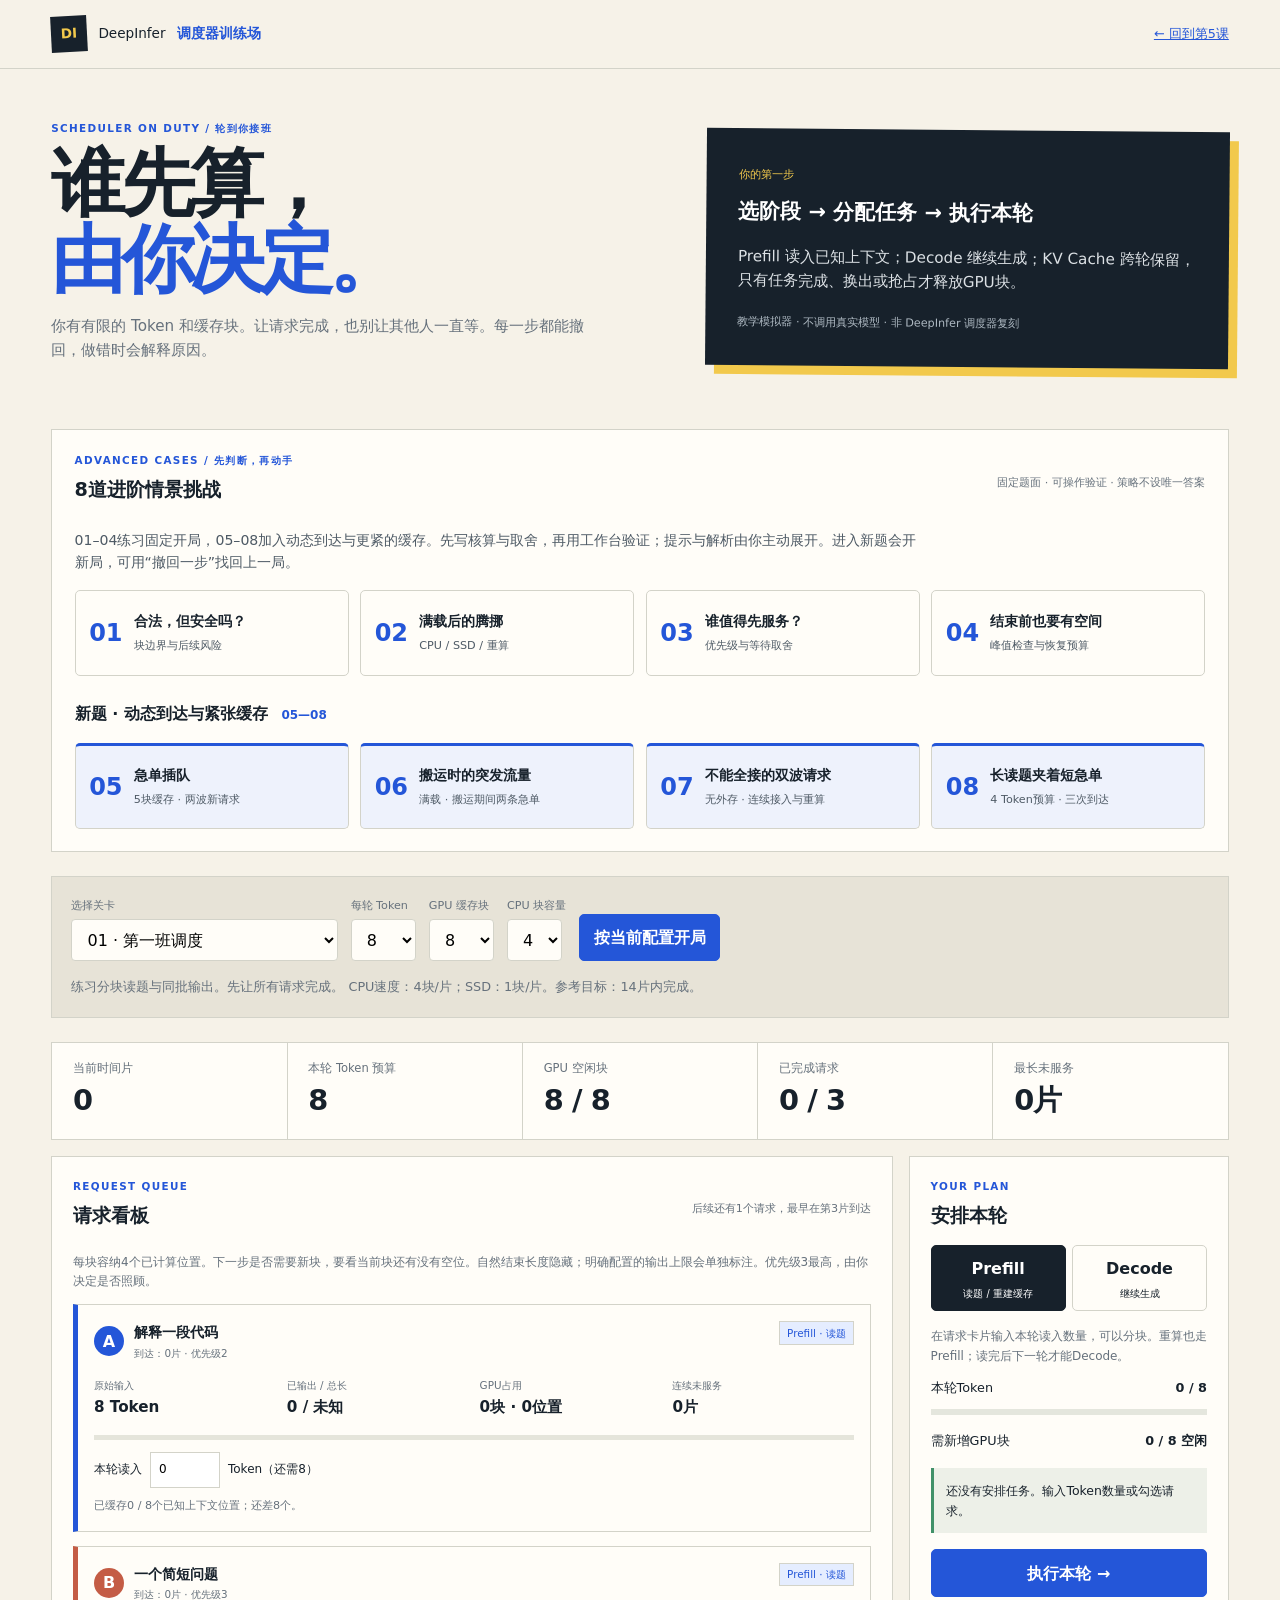
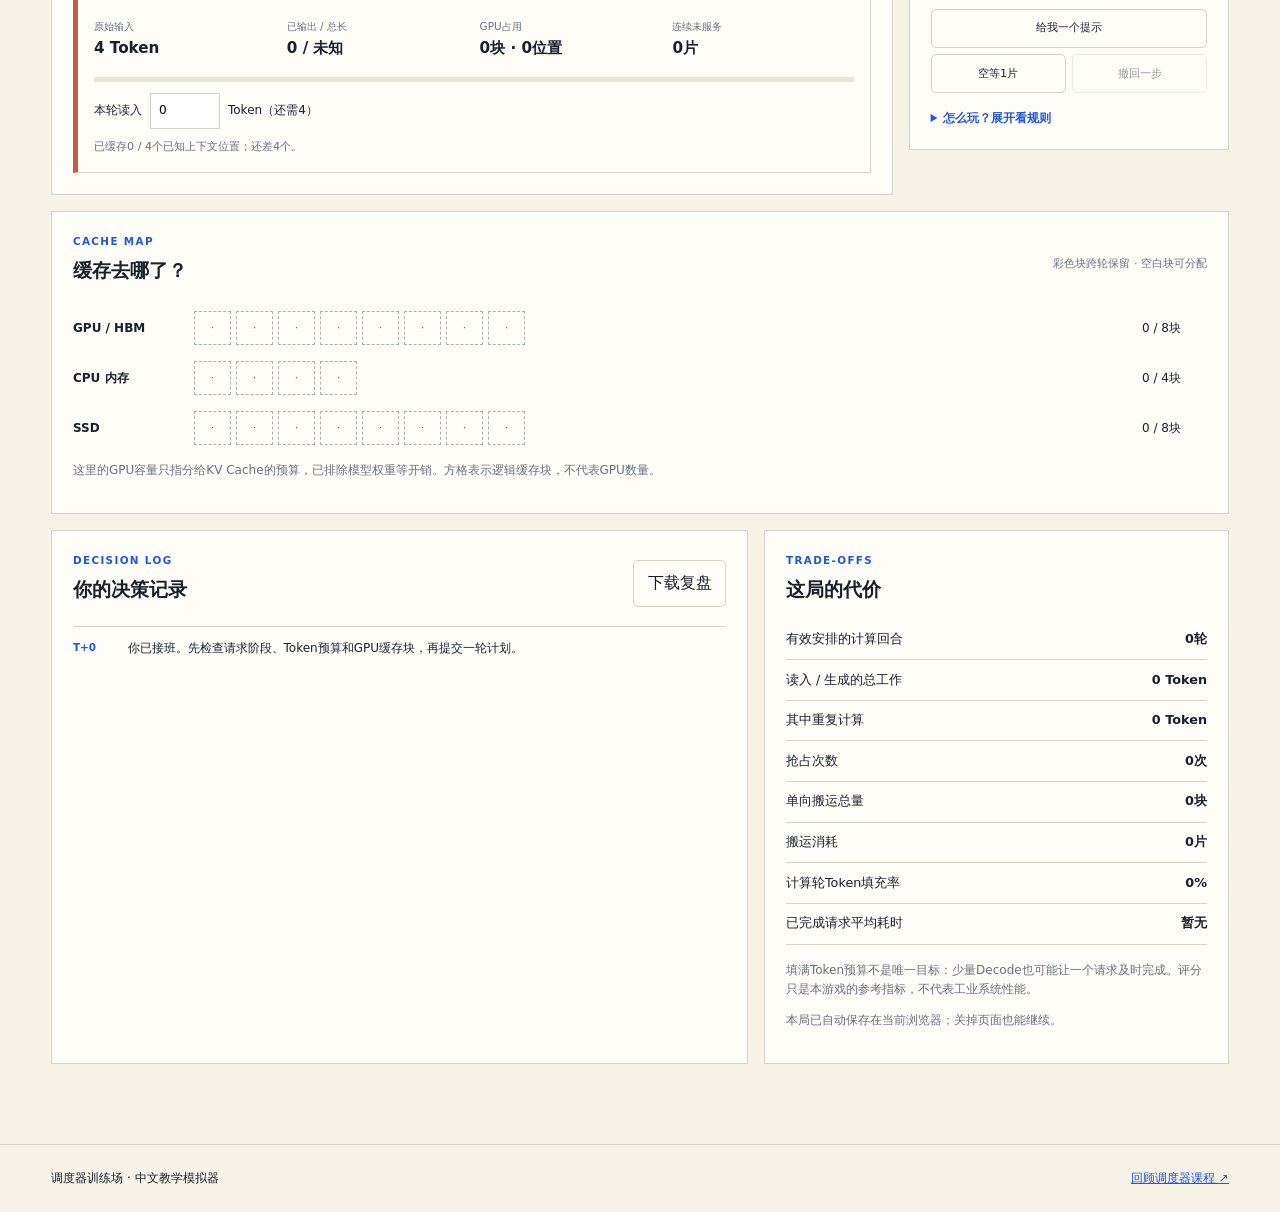
==== commit 78d8c6a3: "Add four dynamic arrival challenges with tight cache budgets and arrival forecasts" ====
--- a/game.html
+++ b/game.html
@@ -6,8 +6,8 @@
   <meta name="theme-color" content="#17212b" />
   <meta name="description" content="你来当大模型调度器：分配Token、管理KV缓存块，选择Prefill、Decode、抢占重算或CPU/SSD卸载。" />
   <title>调度器训练场 · DeepInfer 从零到一</title>
-  <link rel="stylesheet" href="./game.css?v=2" />
-  <link rel="stylesheet" href="./game-challenges.css?v=2" />
+  <link rel="stylesheet" href="./game.css?v=3" />
+  <link rel="stylesheet" href="./game-challenges.css?v=3" />
 </head>
 <body>
   <a class="skip" href="#board">跳到调度台</a>
@@ -15,13 +15,20 @@
   <main>
     <section class="intro"><div><p class="eyebrow">SCHEDULER ON DUTY / 轮到你接班</p><h1>谁先算，<br /><em>由你决定。</em></h1><p>你有有限的 Token 和缓存块。让请求完成，也别让其他人一直等。每一步都能撤回，做错时会解释原因。</p></div><div class="intro-note"><span>你的第一步</span><strong>选阶段 → 分配任务 → 执行本轮</strong><p>Prefill 读入已知上下文；Decode 继续生成；KV Cache 跨轮保留，只有任务完成、换出或抢占才释放GPU块。</p><small>教学模拟器 · 不调用真实模型 · 非 DeepInfer 调度器复刻</small></div></section>
 
-    <section id="challenges" class="challenge-entry" aria-labelledby="challengeEntryTitle"><div class="panel-title"><div><p class="eyebrow">ADVANCED CASES / 先判断，再动手</p><h2 id="challengeEntryTitle">4道进阶情景挑战</h2></div><span>固定题面 · 可操作验证 · 策略不设唯一答案</span></div><p>把刚才的4道题放上调度台。先写核算与取舍，再用实际操作验证；提示与解析由你主动展开。进入新题会开新局，可用“撤回一步”找回上一局。</p><div class="challenge-launchers"><button data-challenge="challenge1"><b>01</b><span>合法，但安全吗？<small>块边界与后续风险</small></span></button><button data-challenge="challenge2"><b>02</b><span>满载后的腾挪<small>CPU / SSD / 重算</small></span></button><button data-challenge="challenge3"><b>03</b><span>谁值得先服务？<small>优先级与等待取舍</small></span></button><button data-challenge="challenge4"><b>04</b><span>结束前也要有空间<small>峰值检查与恢复预算</small></span></button></div></section>
+    <section id="challenges" class="challenge-entry" aria-labelledby="challengeEntryTitle">
+      <div class="panel-title"><div><p class="eyebrow">ADVANCED CASES / 先判断，再动手</p><h2 id="challengeEntryTitle">8道进阶情景挑战</h2></div><span>固定题面 · 可操作验证 · 策略不设唯一答案</span></div>
+      <p>01–04练习固定开局，05–08加入动态到达与更紧的缓存。先写核算与取舍，再用工作台验证；提示与解析由你主动展开。进入新题会开新局，可用“撤回一步”找回上一局。</p>
+      <div class="challenge-launchers"><button data-challenge="challenge1"><b>01</b><span>合法，但安全吗？<small>块边界与后续风险</small></span></button><button data-challenge="challenge2"><b>02</b><span>满载后的腾挪<small>CPU / SSD / 重算</small></span></button><button data-challenge="challenge3"><b>03</b><span>谁值得先服务？<small>优先级与等待取舍</small></span></button><button data-challenge="challenge4"><b>04</b><span>结束前也要有空间<small>峰值检查与恢复预算</small></span></button></div>
+      <h3 id="dynamicChallenges" class="dynamic-title">新题 · 动态到达与紧张缓存 <span>05—08</span></h3>
+      <div class="challenge-launchers dynamic-launchers"><button data-challenge="challenge5"><b>05</b><span>急单插队<small>5块缓存 · 两波新请求</small></span></button><button data-challenge="challenge6"><b>06</b><span>搬运时的突发流量<small>满载 · 搬运期间两条急单</small></span></button><button data-challenge="challenge7"><b>07</b><span>不能全接的双波请求<small>无外存 · 连续接入与重算</small></span></button><button data-challenge="challenge8"><b>08</b><span>长读题夹着短急单<small>4 Token预算 · 三次到达</small></span></button></div>
+    </section>
 
-    <section class="setup" aria-label="关卡和资源设置"><div><label for="level">选择关卡</label><select id="level"><optgroup label="自由训练 · 可自定义预算"><option value="start">01 · 第一班调度</option><option value="pressure">02 · 显存告急</option><option value="storage">03 · 搬运还是重算</option></optgroup><optgroup label="进阶情景 · 固定题目条件"><option value="challenge1">进阶1 · 合法，但安全吗？</option><option value="challenge2">进阶2 · 满载后的腾挪</option><option value="challenge3">进阶3 · 谁值得先服务？</option><option value="challenge4">进阶4 · 结束前也要有空间</option></optgroup></select></div><div><label for="tokenConfig">每轮 Token</label><select id="tokenConfig"><option>4</option><option>6</option><option selected>8</option><option>12</option><option>16</option></select></div><div><label for="blockConfig">GPU 缓存块</label><select id="blockConfig"><option>4</option><option>5</option><option>6</option><option selected>8</option><option>10</option><option>12</option></select></div><div><label for="cpuConfig">CPU 块容量</label><select id="cpuConfig"><option>0</option><option>2</option><option>3</option><option selected>4</option><option>8</option></select></div><button id="newGame" class="primary">按当前配置开局</button><p id="levelDescription"></p></section>
+    <section class="setup" aria-label="关卡和资源设置"><div><label for="level">选择关卡</label><select id="level"><optgroup label="自由训练 · 可自定义预算"><option value="start">01 · 第一班调度</option><option value="pressure">02 · 显存告急</option><option value="storage">03 · 搬运还是重算</option></optgroup><optgroup label="进阶情景 · 固定题目条件"><option value="challenge1">进阶1 · 合法，但安全吗？</option><option value="challenge2">进阶2 · 满载后的腾挪</option><option value="challenge3">进阶3 · 谁值得先服务？</option><option value="challenge4">进阶4 · 结束前也要有空间</option></optgroup><optgroup label="动态进阶 · 新请求与紧张缓存"><option value="challenge5">进阶5 · 急单插队</option><option value="challenge6">进阶6 · 搬运时的突发流量</option><option value="challenge7">进阶7 · 不能全接的双波请求</option><option value="challenge8">进阶8 · 长读题夹着短急单</option></optgroup></select></div><div><label for="tokenConfig">每轮 Token</label><select id="tokenConfig"><option>4</option><option>6</option><option selected>8</option><option>12</option><option>16</option></select></div><div><label for="blockConfig">GPU 缓存块</label><select id="blockConfig"><option>4</option><option>5</option><option>6</option><option selected>8</option><option>10</option><option>12</option></select></div><div><label for="cpuConfig">CPU 块容量</label><select id="cpuConfig"><option>0</option><option>2</option><option>3</option><option selected>4</option><option>8</option></select></div><button id="newGame" class="primary">按当前配置开局</button><p id="levelDescription"></p></section>
 
     <section id="challengePanel" class="challenge-panel" aria-label="情景题面与判断" hidden></section>
 
     <section id="board" class="dashboard" aria-label="调度工作台">
+      <section id="arrivalForecast" class="arrival-panel" aria-label="已知到达计划" hidden></section>
       <div class="metrics"><div><span>当前时间片</span><strong id="timeMetric">0</strong></div><div><span>本轮 Token 预算</span><strong id="tokenMetric">8</strong></div><div><span>GPU 空闲块</span><strong id="freeMetric">8 / 8</strong></div><div><span>已完成请求</span><strong id="doneMetric">0 / 3</strong></div><div><span>最长未服务</span><strong id="waitMetric">0 片</strong></div></div>
       <div class="workspace"><div class="requests-panel"><div class="panel-title"><div><p class="eyebrow">REQUEST QUEUE</p><h2>请求看板</h2></div><span id="arrivalInfo"></span></div><p class="small">每块容纳4个已计算位置。下一步是否需要新块，要看当前块还有没有空位。自然结束长度隐藏；明确配置的输出上限会单独标注。优先级3最高，由你决定是否照顾。</p><div id="requests"></div></div>
       <aside class="control-panel"><p class="eyebrow">YOUR PLAN</p><h2>安排本轮</h2><div class="phase-switch" role="group" aria-label="选择计算阶段"><button id="choosePrefill" aria-pressed="true">Prefill<span>读题 / 重建缓存</span></button><button id="chooseDecode" aria-pressed="false">Decode<span>继续生成</span></button></div><p id="phaseHelp" class="small"></p><div id="planMeter"></div><div id="planStatus" role="status" aria-live="polite">选择请求后查看资源检查。</div><button id="execute" class="primary execute">执行本轮 →</button><div class="secondary-controls"><button id="hint">给我一个提示</button><button id="idle">空等1片</button><button id="undo">撤回一步</button></div><div id="feedback" aria-live="polite"></div><details><summary>怎么玩？展开看规则</summary><ol><li>Prefill可以给一个或多个请求分块读题，合计不能超过Token预算。</li><li>Decode每个选中的请求生成1个Token。同一轮可选多个，不能混入Prefill。</li><li>本例按实际已计算长度逐步分配块，块数=长度÷4后向上取整；与真实框架的预留策略可能不同。</li><li>抢占保留Token、清空缓存，之后要重新Prefill。释放立即生效；重建会消耗未来预算。</li><li>CPU/SSD换出保留缓存。CPU每片搬运的块数按关卡设定，SSD为1块/片。为方便手算，搬运期间暂停本工作台计算，未模拟异步重叠。</li><li>未完成请求的缓存完整保存；恢复时GPU必须能接住全部块。存储容量以本关缓存图为准；普通关卡SSD为8块，部分情景题禁用存储。</li><li>Prefill本身不产出首Token；Decode时生成的下一个位置立即计入缓存。这是统一教学记账方式。</li><li>你可以自由选择先服务谁，游戏不强制FCFS，也不套用DeepInfer的抢占排序。优先级和等待时间供你权衡。</li><li>换出后再取回不会刷新服务时间。时间片是教学单位，不对应真实毫秒。</li></ol></details></aside></div>
@@ -31,6 +38,6 @@
       <div class="bottom-grid"><section class="log-panel"><div class="panel-title"><div><p class="eyebrow">DECISION LOG</p><h2>你的决策记录</h2></div><button id="exportLog">下载复盘</button></div><ol id="log"></ol></section><section class="review-panel"><p class="eyebrow">TRADE-OFFS</p><h2>这局的代价</h2><dl id="costs"></dl><p class="small">填满Token预算不是唯一目标：少量Decode也可能让一个请求及时完成。评分只是本游戏的参考指标，不代表工业系统性能。</p><p class="small" id="saveStatus">进度保存在当前浏览器。</p></section></div>
     </section>
   </main><footer>调度器训练场 · 中文教学模拟器 <a href="./index.html#lesson-5">回顾调度器课程 ↗</a></footer>
-  <script src="./game-engine.js?v=2"></script><script src="./game-challenges.js?v=2"></script><script src="./game.js?v=2"></script>
+  <script src="./game-engine.js?v=3"></script><script src="./game-challenges.js?v=3"></script><script src="./game.js?v=3"></script>
 </body>
 </html>
--- a/game-challenges.css
+++ b/game-challenges.css
@@ -5,6 +5,19 @@
 .challenge-launchers button>b{font-size:1.5rem;color:var(--blue);font-variant-numeric:tabular-nums}
 .challenge-launchers button>span{font-size:.85rem;font-weight:700}
 .challenge-launchers small{display:block;font-size:.7rem;font-weight:400;color:#4e5a65;margin-top:.3rem}
+.dynamic-title{font-size:1rem;margin:1.6rem 0 .5rem;scroll-margin-top:20px}
+.dynamic-title span{font-size:.75rem;color:var(--blue);margin-left:.5rem;white-space:nowrap}
+.dynamic-launchers button{border-top:3px solid var(--blue);background:#eef2fc}
+.arrival-panel{border:1px solid var(--line);border-top:4px solid var(--blue);background:var(--white);padding:1.2rem;margin-bottom:1rem}
+.arrival-panel>p{font-size:.85rem;color:#4e5a65;margin:.5rem 0 1rem}
+.arrival-timeline{list-style:none;display:grid;grid-template-columns:repeat(3,minmax(0,1fr));gap:.7rem;padding:0;margin:0}
+.arrival-timeline li{display:flex;flex-direction:column;align-items:start;gap:.25rem;padding:.85rem;border:1px solid #aeb9ce;border-left:4px solid var(--blue);min-width:0;background:#edf2ff}
+.arrival-timeline li>b{color:var(--blue);font-size:.8rem}
+.arrival-timeline strong{font-size:.9rem}
+.arrival-timeline span{font-size:.78rem;color:#43505a}
+.arrival-timeline em{font-size:.75rem;font-style:normal;font-weight:700;background:white;border:1px solid #bbc3c7;padding:.1rem .4rem;margin-top:.3rem}
+.arrival-timeline .arrival-future{border-left-style:dashed;background:#f4f3ed}
+.arrival-timeline .arrival-done{border-left-color:#28724b;background:#edf3e9}
 .challenge-panel{border-top:5px solid var(--blue);scroll-margin-top:16px}
 .challenge-panel>.panel-title h2{font-size:1.6rem}
 .challenge-panel>.panel-title>span{color:var(--blue);max-width:260px}
@@ -46,4 +59,5 @@
 .completion a{color:#f2c94c;display:inline-block;min-height:44px;padding:.5rem 0}
 @media(max-width:1050px){.challenge-launchers{grid-template-columns:1fr 1fr}.case-columns{gap:1.3rem}}
 @media(max-width:780px){.case-columns{grid-template-columns:1fr}.challenge-panel,.challenge-entry{padding:1.1rem}.case-columns li,.case-review li,.case-hints li{font-size:1rem}.case-tools button{flex:1;min-width:135px}.challenge-launchers button{min-height:88px}.case-columns{gap:.5rem}}
+@media(max-width:780px){.arrival-timeline{grid-template-columns:1fr}.arrival-timeline li{display:grid;grid-template-columns:55px minmax(0,1fr);gap:.2rem .5rem}.arrival-timeline li>b{grid-row:1/4}.arrival-timeline strong,.arrival-timeline span,.arrival-timeline em{grid-column:2}.arrival-timeline em{justify-self:start}.arrival-panel>p{font-size:.95rem}}
 @media(max-width:430px){.challenge-launchers{grid-template-columns:1fr}.answer-grid{grid-template-columns:1fr}.challenge-panel>.panel-title{display:block}.challenge-panel>.panel-title>span{display:block;text-align:left;max-width:none}.case-tools{display:grid;grid-template-columns:1fr}.challenge-panel>p{font-size:1rem}#judgmentForm{padding:.8rem}#judgmentForm input,#judgmentForm select,#judgmentForm textarea{font-size:16px}.challenge-entry .panel-title{display:block}.challenge-entry .panel-title>span{display:block;max-width:none;text-align:left}}
